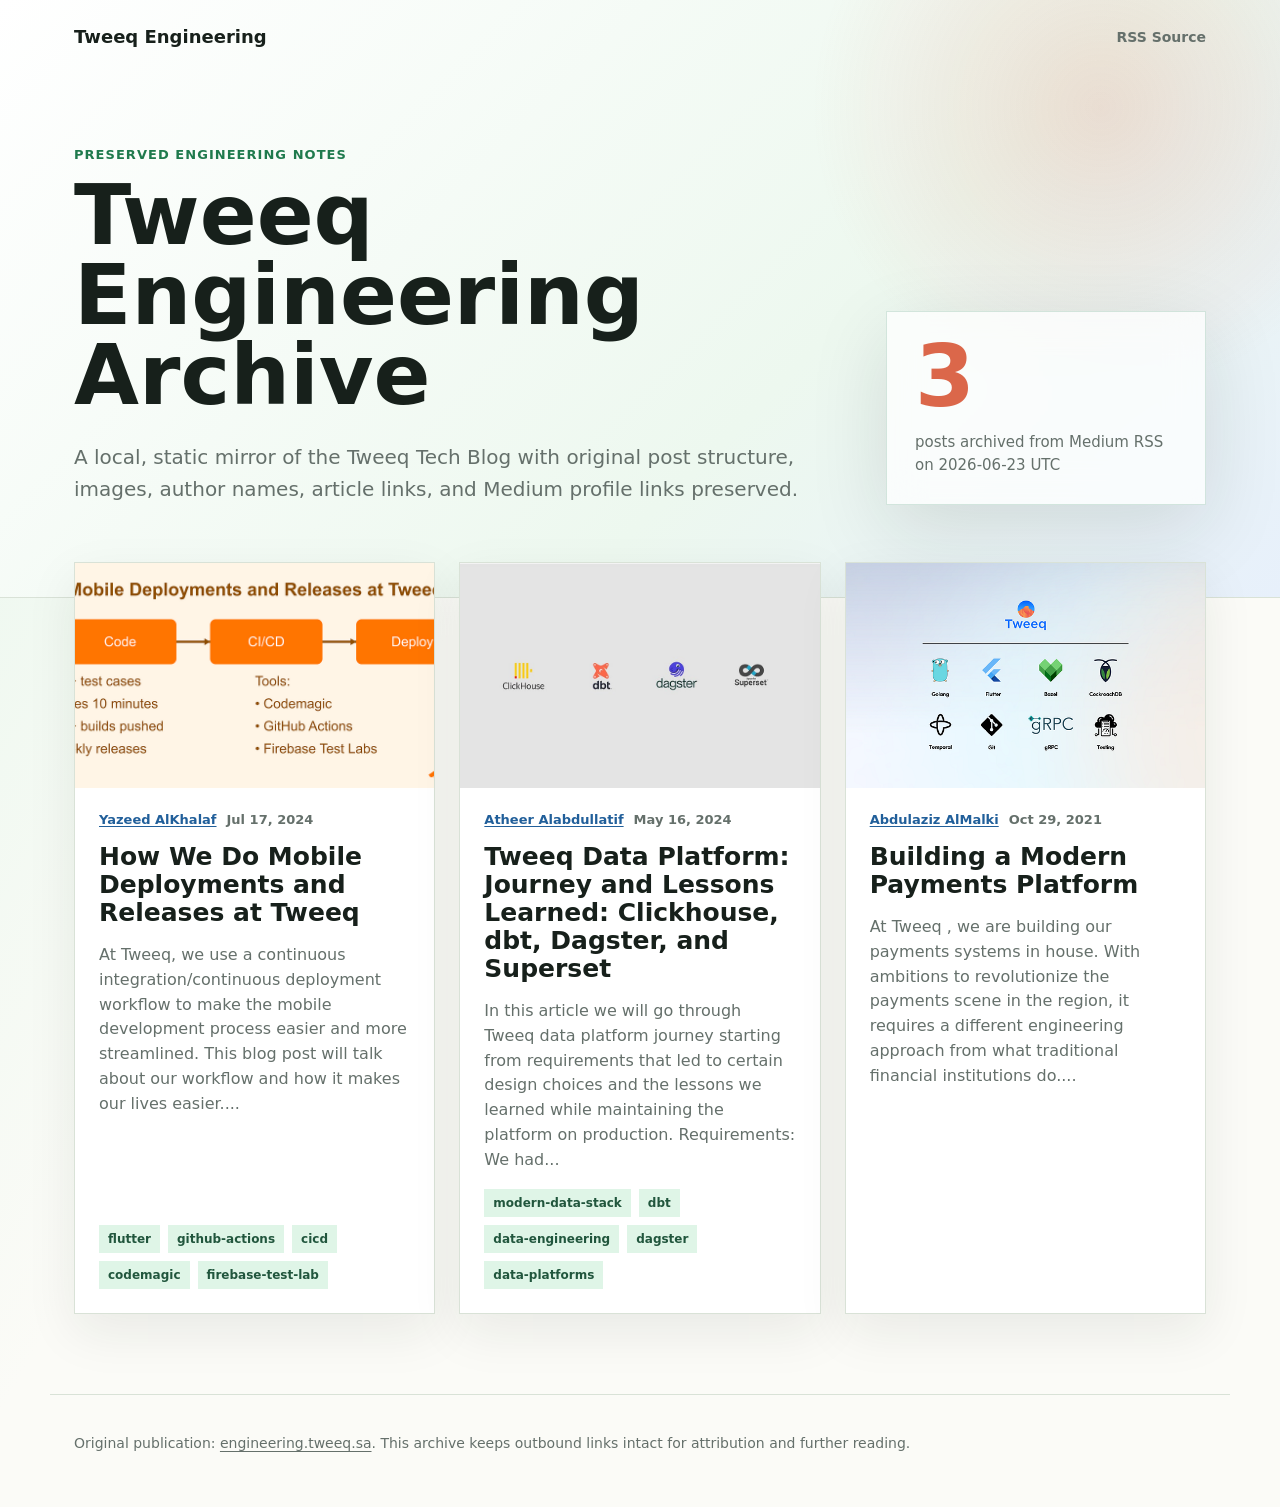
==== docs/index.html @ f8f43453 "Archive Tweeq Engineering blog" ====
<!doctype html>
<html lang="en">
<head>
  <meta charset="utf-8">
  <meta name="viewport" content="width=device-width, initial-scale=1">
  <title>Tweeq Engineering Archive</title>
  <meta name="description" content="A preserved local archive of the Tweeq Engineering Medium publication.">
  <link rel="stylesheet" href="styles.css">
</head>
<body>
  <header class="site-hero">
    <nav>
      <a class="brand" href="./">Tweeq Engineering</a>
      <a href="https://engineering.tweeq.sa/feed">RSS Source</a>
    </nav>
    <div class="hero-grid">
      <div>
        <p class="eyebrow">Preserved engineering notes</p>
        <h1>Tweeq Engineering Archive</h1>
        <p class="lede">A local, static mirror of the Tweeq Tech Blog with original post structure, images, author names, article links, and Medium profile links preserved.</p>
      </div>
      <div class="signal-panel" aria-label="Archive summary">
        <span>3</span>
        <p>posts archived from Medium RSS on 2026-06-23 UTC</p>
      </div>
    </div>
  </header>
  <main class="archive-grid">
    <article class="post-card" style="--delay:0ms">
  <a class="media" href="posts/how-we-do-mobile-deployments-and-releases-at-tweeq.html"><img src="assets/how-we-do-mobile-deployments-and-releases-at-tweeq-1.png" alt="" loading="lazy"></a>
  <div class="card-body">
    <div class="meta"><a href="https://medium.com/@yazeedalkhalaf">Yazeed AlKhalaf</a><span>Jul 17, 2024</span></div>
    <h2><a href="posts/how-we-do-mobile-deployments-and-releases-at-tweeq.html">How We Do Mobile Deployments and Releases at Tweeq</a></h2>
    <p>At Tweeq, we use a continuous integration/continuous deployment workflow to make the mobile development process easier and more streamlined. This blog post will talk about our workflow and how it makes our lives easier....</p>
    <div class="tags"><span>flutter</span><span>github-actions</span><span>cicd</span><span>codemagic</span><span>firebase-test-lab</span></div>
  </div>
</article><article class="post-card" style="--delay:80ms">
  <a class="media" href="posts/tweeq-data-platform-journey-and-lessons-learned-clickhouse-dbt-dagster-and-superset.html"><img src="assets/tweeq-data-platform-journey-and-lessons-learned-clickhouse-dbt-dagster-and-superset-3.jpeg" alt="" loading="lazy"></a>
  <div class="card-body">
    <div class="meta"><a href="https://medium.com/@atheer">Atheer Alabdullatif</a><span>May 16, 2024</span></div>
    <h2><a href="posts/tweeq-data-platform-journey-and-lessons-learned-clickhouse-dbt-dagster-and-superset.html">Tweeq Data Platform: Journey and Lessons Learned: Clickhouse, dbt, Dagster, and Superset</a></h2>
    <p>In this article we will go through Tweeq data platform journey starting from requirements that led to certain design choices and the lessons we learned while maintaining the platform on production. Requirements: We had...</p>
    <div class="tags"><span>modern-data-stack</span><span>dbt</span><span>data-engineering</span><span>dagster</span><span>data-platforms</span></div>
  </div>
</article><article class="post-card" style="--delay:160ms">
  <a class="media" href="posts/building-a-modern-payments-platform.html"><img src="assets/building-a-modern-payments-platform-5.png" alt="" loading="lazy"></a>
  <div class="card-body">
    <div class="meta"><a href="https://medium.com/@abdulaziz">Abdulaziz AlMalki</a><span>Oct 29, 2021</span></div>
    <h2><a href="posts/building-a-modern-payments-platform.html">Building a Modern Payments Platform</a></h2>
    <p>At Tweeq , we are building our payments systems in house. With ambitions to revolutionize the payments scene in the region, it requires a different engineering approach from what traditional financial institutions do....</p>
    <div class="tags"></div>
  </div>
</article>
  </main>
  <footer>
    <p>Original publication: <a href="https://engineering.tweeq.sa/">engineering.tweeq.sa</a>. This archive keeps outbound links intact for attribution and further reading.</p>
  </footer>
  <script src="script.js"></script>
</body>
</html>
---- docs/styles.css ----
:root {
  color-scheme: light;
  --ink: #17201b;
  --muted: #65706b;
  --line: #d9e2d7;
  --paper: #fbfbf7;
  --panel: #ffffff;
  --green: #1f7a4d;
  --mint: #dff5e7;
  --blue: #215f9a;
  --coral: #db674a;
  --shadow: 0 24px 80px rgba(23, 32, 27, 0.12);
}

* {
  box-sizing: border-box;
}

body {
  margin: 0;
  background:
    linear-gradient(120deg, rgba(223, 245, 231, 0.7), rgba(255, 255, 255, 0) 38%),
    var(--paper);
  color: var(--ink);
  font-family: Inter, ui-sans-serif, system-ui, -apple-system, BlinkMacSystemFont, "Segoe UI", sans-serif;
}

a {
  color: inherit;
  text-decoration-thickness: 0.08em;
  text-underline-offset: 0.18em;
}

nav {
  display: flex;
  justify-content: space-between;
  gap: 20px;
  align-items: center;
  margin: 0 auto;
  max-width: 1180px;
  padding: 26px 24px;
}

nav a {
  color: var(--muted);
  font-size: 14px;
  font-weight: 700;
  text-decoration: none;
}

nav .brand {
  color: var(--ink);
  font-size: 18px;
  letter-spacing: 0;
}

.site-hero,
.article-top {
  background:
    radial-gradient(circle at 86% 18%, rgba(219, 103, 74, 0.18), transparent 24%),
    linear-gradient(135deg, #ffffff, #edf8ef 62%, #e7f0fb);
  border-bottom: 1px solid var(--line);
}

.hero-grid {
  display: grid;
  grid-template-columns: minmax(0, 1fr) 320px;
  gap: 44px;
  margin: 0 auto;
  max-width: 1180px;
  padding: 74px 24px 92px;
}

.eyebrow {
  color: var(--green);
  font-size: 13px;
  font-weight: 800;
  letter-spacing: 0.08em;
  margin: 0 0 14px;
  text-transform: uppercase;
}

h1 {
  font-size: clamp(42px, 7vw, 84px);
  line-height: 0.95;
  letter-spacing: 0;
  margin: 0;
  max-width: 920px;
}

.lede {
  color: var(--muted);
  font-size: 20px;
  line-height: 1.6;
  margin: 26px 0 0;
  max-width: 760px;
}

.signal-panel {
  align-self: end;
  background: rgba(255, 255, 255, 0.72);
  border: 1px solid rgba(31, 122, 77, 0.18);
  box-shadow: var(--shadow);
  padding: 28px;
  backdrop-filter: blur(18px);
}

.signal-panel span {
  color: var(--coral);
  display: block;
  font-size: 86px;
  font-weight: 900;
  line-height: 0.85;
}

.signal-panel p {
  color: var(--muted);
  font-size: 15px;
  line-height: 1.5;
  margin: 18px 0 0;
}

.archive-grid {
  display: grid;
  grid-template-columns: repeat(3, minmax(0, 1fr));
  gap: 24px;
  margin: -36px auto 80px;
  max-width: 1180px;
  padding: 0 24px;
}

.post-card {
  animation: rise 700ms ease both;
  animation-delay: var(--delay);
  background: var(--panel);
  border: 1px solid var(--line);
  box-shadow: 0 18px 48px rgba(23, 32, 27, 0.08);
  display: flex;
  flex-direction: column;
  min-width: 0;
  overflow: hidden;
}

.media {
  aspect-ratio: 16 / 10;
  background: #e7ede9;
  display: block;
  overflow: hidden;
}

.media img {
  display: block;
  height: 100%;
  object-fit: cover;
  width: 100%;
  transition: transform 380ms ease;
}

.post-card:hover .media img {
  transform: scale(1.045);
}

.card-body {
  display: flex;
  flex: 1;
  flex-direction: column;
  padding: 24px;
}

.meta {
  color: var(--muted);
  display: flex;
  flex-wrap: wrap;
  gap: 10px;
  font-size: 13px;
  font-weight: 700;
  margin-bottom: 16px;
}

.meta a,
.byline a {
  color: var(--blue);
}

.post-card h2 {
  font-size: 25px;
  line-height: 1.12;
  letter-spacing: 0;
  margin: 0;
}

.post-card h2 a {
  text-decoration: none;
}

.post-card p {
  color: var(--muted);
  line-height: 1.55;
}

.tags {
  display: flex;
  flex-wrap: wrap;
  gap: 8px;
  margin-top: auto;
}

.tags span {
  background: var(--mint);
  color: #21563d;
  font-size: 12px;
  font-weight: 800;
  padding: 7px 9px;
}

.article-heading {
  margin: 0 auto;
  max-width: 980px;
  padding: 54px 24px 74px;
}

.article-heading h1 {
  font-size: clamp(36px, 7vw, 72px);
  line-height: 1;
}

.byline {
  color: var(--muted);
  font-size: 18px;
  font-weight: 700;
  margin: 24px 0 18px;
}

.article-wrap {
  margin: 0 auto;
  max-width: 820px;
  padding: 56px 22px 90px;
}

.article-content {
  font-family: Charter, Georgia, "Times New Roman", serif;
  font-size: 21px;
  line-height: 1.72;
}

.article-content p,
.article-content ul,
.article-content ol,
.article-content blockquote {
  margin: 0 0 26px;
}

.article-content h3 {
  font-family: Inter, ui-sans-serif, system-ui, sans-serif;
  font-size: 32px;
  line-height: 1.15;
  margin: 52px 0 18px;
}

.article-content h4 {
  font-family: Inter, ui-sans-serif, system-ui, sans-serif;
  font-size: 23px;
  line-height: 1.25;
  margin: 36px 0 14px;
}

.article-content figure {
  margin: 42px -40px;
}

.article-content img {
  background: #edf1ef;
  display: block;
  height: auto;
  max-width: 100%;
  width: 100%;
}

.article-content figcaption {
  color: var(--muted);
  font-family: Inter, ui-sans-serif, system-ui, sans-serif;
  font-size: 14px;
  line-height: 1.4;
  margin-top: 10px;
  text-align: center;
}

.article-content blockquote {
  border-left: 5px solid var(--coral);
  color: #314138;
  font-style: italic;
  padding: 4px 0 4px 22px;
}

.article-content hr {
  border: 0;
  border-top: 1px solid var(--line);
  margin: 44px 0;
}

footer {
  border-top: 1px solid var(--line);
  color: var(--muted);
  font-size: 14px;
  margin: 0 auto;
  max-width: 1180px;
  padding: 26px 24px 42px;
}

@keyframes rise {
  from {
    opacity: 0;
    transform: translateY(18px);
  }
  to {
    opacity: 1;
    transform: translateY(0);
  }
}

@media (max-width: 900px) {
  .hero-grid,
  .archive-grid {
    grid-template-columns: 1fr;
  }

  .hero-grid {
    padding-top: 48px;
  }

  .signal-panel {
    max-width: 360px;
  }

  .article-content figure {
    margin-left: 0;
    margin-right: 0;
  }
}

@media (max-width: 560px) {
  nav {
    align-items: flex-start;
    flex-direction: column;
  }

  .hero-grid {
    padding-bottom: 68px;
  }

  .archive-grid {
    margin-top: -24px;
    padding-inline: 14px;
  }

  .card-body {
    padding: 20px;
  }

  .article-content {
    font-size: 19px;
  }
}
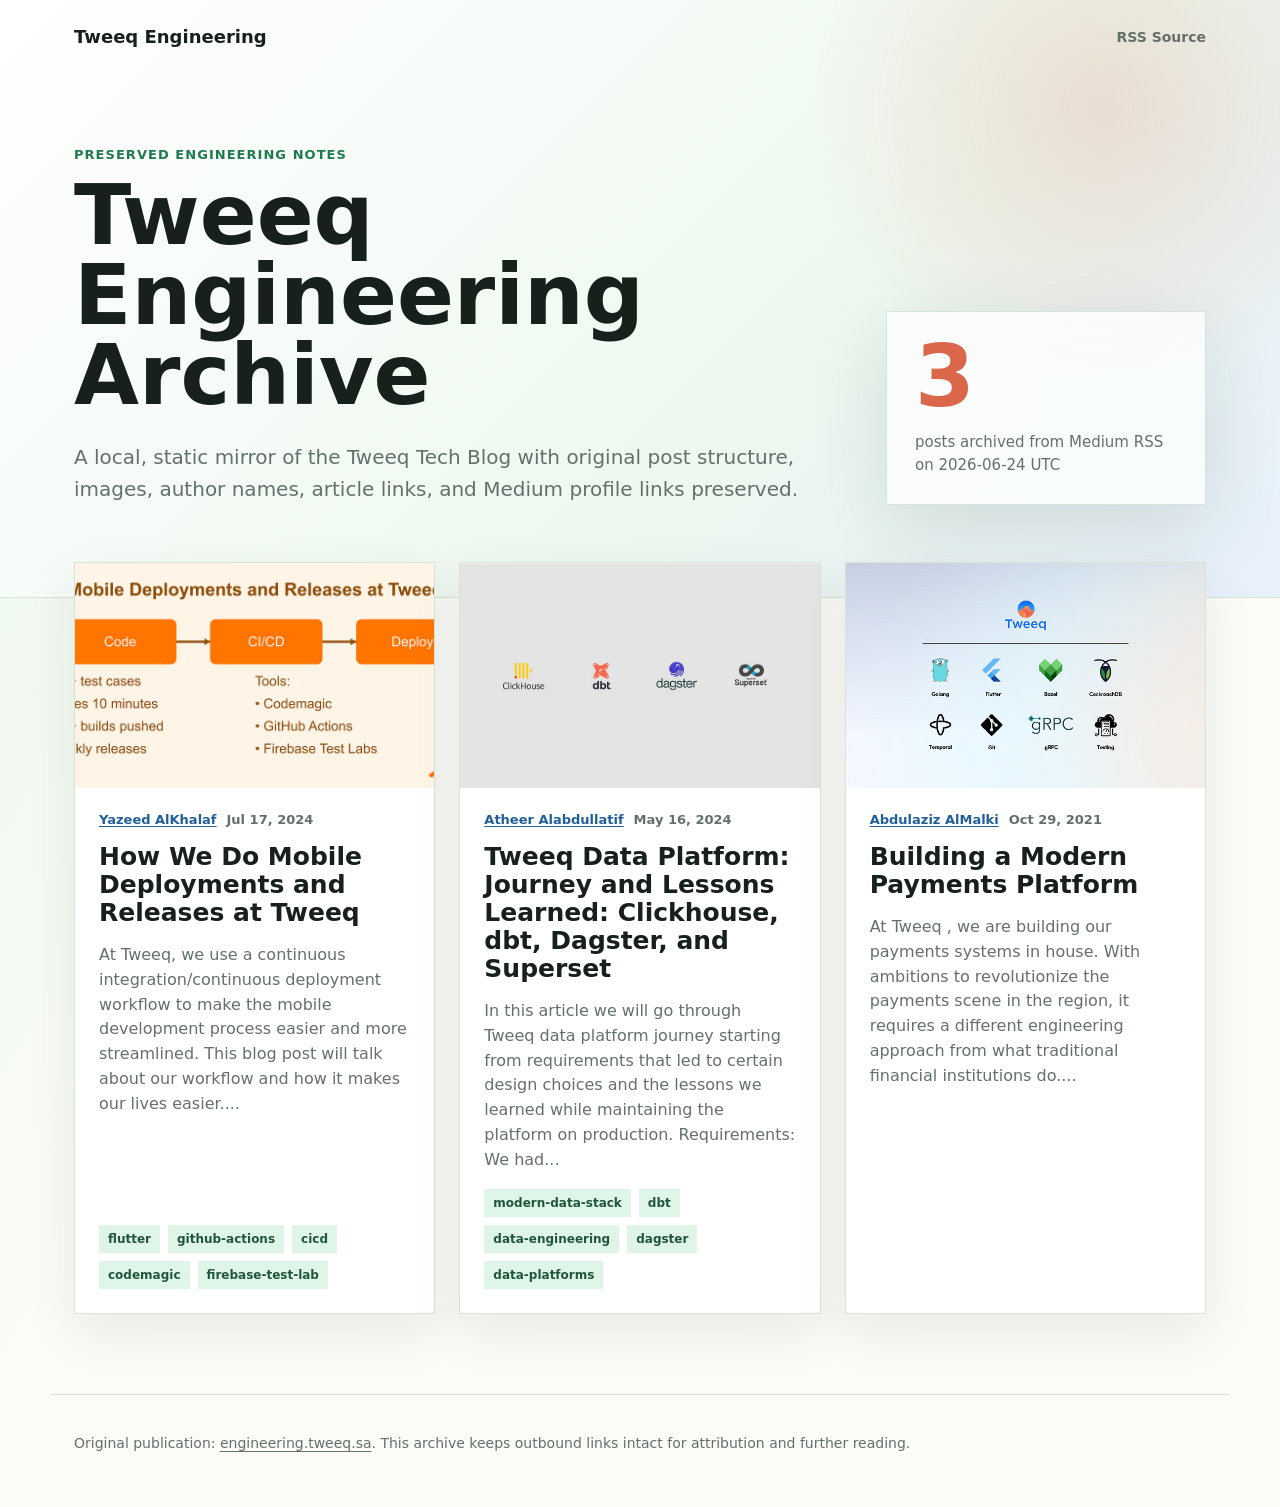
==== commit b1a06762: "Harden archived site security" ====
--- a/docs/index.html
+++ b/docs/index.html
@@ -5,13 +5,15 @@
   <meta name="viewport" content="width=device-width, initial-scale=1">
   <title>Tweeq Engineering Archive</title>
   <meta name="description" content="A preserved local archive of the Tweeq Engineering Medium publication.">
+  <meta name="referrer" content="no-referrer">
+  <meta http-equiv="Content-Security-Policy" content="default-src 'self'; img-src 'self' data:; style-src 'self'; script-src 'self'; base-uri 'none'; form-action 'none'; frame-ancestors 'none'; object-src 'none'; upgrade-insecure-requests">
   <link rel="stylesheet" href="styles.css">
 </head>
 <body>
   <header class="site-hero">
     <nav>
       <a class="brand" href="./">Tweeq Engineering</a>
-      <a href="https://engineering.tweeq.sa/feed">RSS Source</a>
+      <a href="https://engineering.tweeq.sa/feed" target="_blank" rel="noopener noreferrer">RSS Source</a>
     </nav>
     <div class="hero-grid">
       <div>
@@ -21,7 +23,7 @@
       </div>
       <div class="signal-panel" aria-label="Archive summary">
         <span>3</span>
-        <p>posts archived from Medium RSS on 2026-06-23 UTC</p>
+        <p>posts archived from Medium RSS on 2026-06-24 UTC</p>
       </div>
     </div>
   </header>
@@ -29,7 +31,7 @@
     <article class="post-card" style="--delay:0ms">
   <a class="media" href="posts/how-we-do-mobile-deployments-and-releases-at-tweeq.html"><img src="assets/how-we-do-mobile-deployments-and-releases-at-tweeq-1.png" alt="" loading="lazy"></a>
   <div class="card-body">
-    <div class="meta"><a href="https://medium.com/@yazeedalkhalaf">Yazeed AlKhalaf</a><span>Jul 17, 2024</span></div>
+    <div class="meta"><a href="https://medium.com/@yazeedalkhalaf" target="_blank" rel="noopener noreferrer">Yazeed AlKhalaf</a><span>Jul 17, 2024</span></div>
     <h2><a href="posts/how-we-do-mobile-deployments-and-releases-at-tweeq.html">How We Do Mobile Deployments and Releases at Tweeq</a></h2>
     <p>At Tweeq, we use a continuous integration/continuous deployment workflow to make the mobile development process easier and more streamlined. This blog post will talk about our workflow and how it makes our lives easier....</p>
     <div class="tags"><span>flutter</span><span>github-actions</span><span>cicd</span><span>codemagic</span><span>firebase-test-lab</span></div>
@@ -37,7 +39,7 @@
 </article><article class="post-card" style="--delay:80ms">
   <a class="media" href="posts/tweeq-data-platform-journey-and-lessons-learned-clickhouse-dbt-dagster-and-superset.html"><img src="assets/tweeq-data-platform-journey-and-lessons-learned-clickhouse-dbt-dagster-and-superset-3.jpeg" alt="" loading="lazy"></a>
   <div class="card-body">
-    <div class="meta"><a href="https://medium.com/@atheer">Atheer Alabdullatif</a><span>May 16, 2024</span></div>
+    <div class="meta"><a href="https://medium.com/@atheer" target="_blank" rel="noopener noreferrer">Atheer Alabdullatif</a><span>May 16, 2024</span></div>
     <h2><a href="posts/tweeq-data-platform-journey-and-lessons-learned-clickhouse-dbt-dagster-and-superset.html">Tweeq Data Platform: Journey and Lessons Learned: Clickhouse, dbt, Dagster, and Superset</a></h2>
     <p>In this article we will go through Tweeq data platform journey starting from requirements that led to certain design choices and the lessons we learned while maintaining the platform on production. Requirements: We had...</p>
     <div class="tags"><span>modern-data-stack</span><span>dbt</span><span>data-engineering</span><span>dagster</span><span>data-platforms</span></div>
@@ -45,7 +47,7 @@
 </article><article class="post-card" style="--delay:160ms">
   <a class="media" href="posts/building-a-modern-payments-platform.html"><img src="assets/building-a-modern-payments-platform-5.png" alt="" loading="lazy"></a>
   <div class="card-body">
-    <div class="meta"><a href="https://medium.com/@abdulaziz">Abdulaziz AlMalki</a><span>Oct 29, 2021</span></div>
+    <div class="meta"><a href="https://medium.com/@abdulaziz" target="_blank" rel="noopener noreferrer">Abdulaziz AlMalki</a><span>Oct 29, 2021</span></div>
     <h2><a href="posts/building-a-modern-payments-platform.html">Building a Modern Payments Platform</a></h2>
     <p>At Tweeq , we are building our payments systems in house. With ambitions to revolutionize the payments scene in the region, it requires a different engineering approach from what traditional financial institutions do....</p>
     <div class="tags"></div>
@@ -53,7 +55,7 @@
 </article>
   </main>
   <footer>
-    <p>Original publication: <a href="https://engineering.tweeq.sa/">engineering.tweeq.sa</a>. This archive keeps outbound links intact for attribution and further reading.</p>
+    <p>Original publication: <a href="https://engineering.tweeq.sa/" target="_blank" rel="noopener noreferrer">engineering.tweeq.sa</a>. This archive keeps outbound links intact for attribution and further reading.</p>
   </footer>
   <script src="script.js"></script>
 </body>
